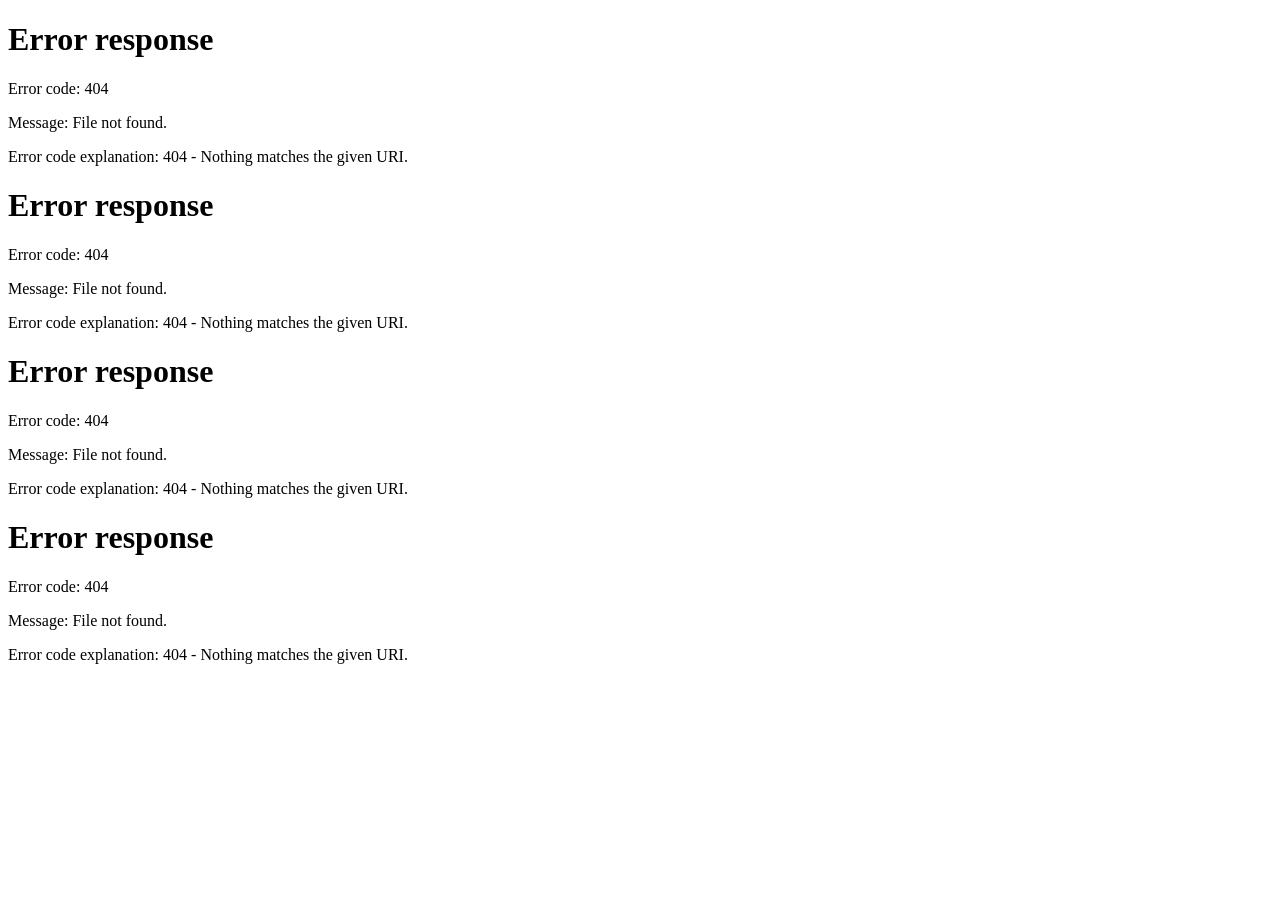
==== index.html @ 79fd29e6 "first commit" ====
<!DOCTYPE html>
<html lang="en">
    <head>
        <meta charset="UTF-8">
        <title>Landing Page</title>
        <link rel="stylesheet" href="style.css">
    </head>
    <body>
    <div id="hero"></div>
    <div id="features"></div>
    <div id="pricing"></div>
    <div id="contact"></div>
        <script>
        function loadSection(id, file) {
            fetch(file)
            .then(res => res.text())
            .then(html => {
            document.getElementById(id).innerHTML = html;
        });
        }
            loadSection("hero", "sections/hero.html");
            loadSection("features", "sections/features.html");
            loadSection("pricing", "sections/pricing.html");
            loadSection("contact", "sections/contact.html");
        </script>
    </body>
</html>
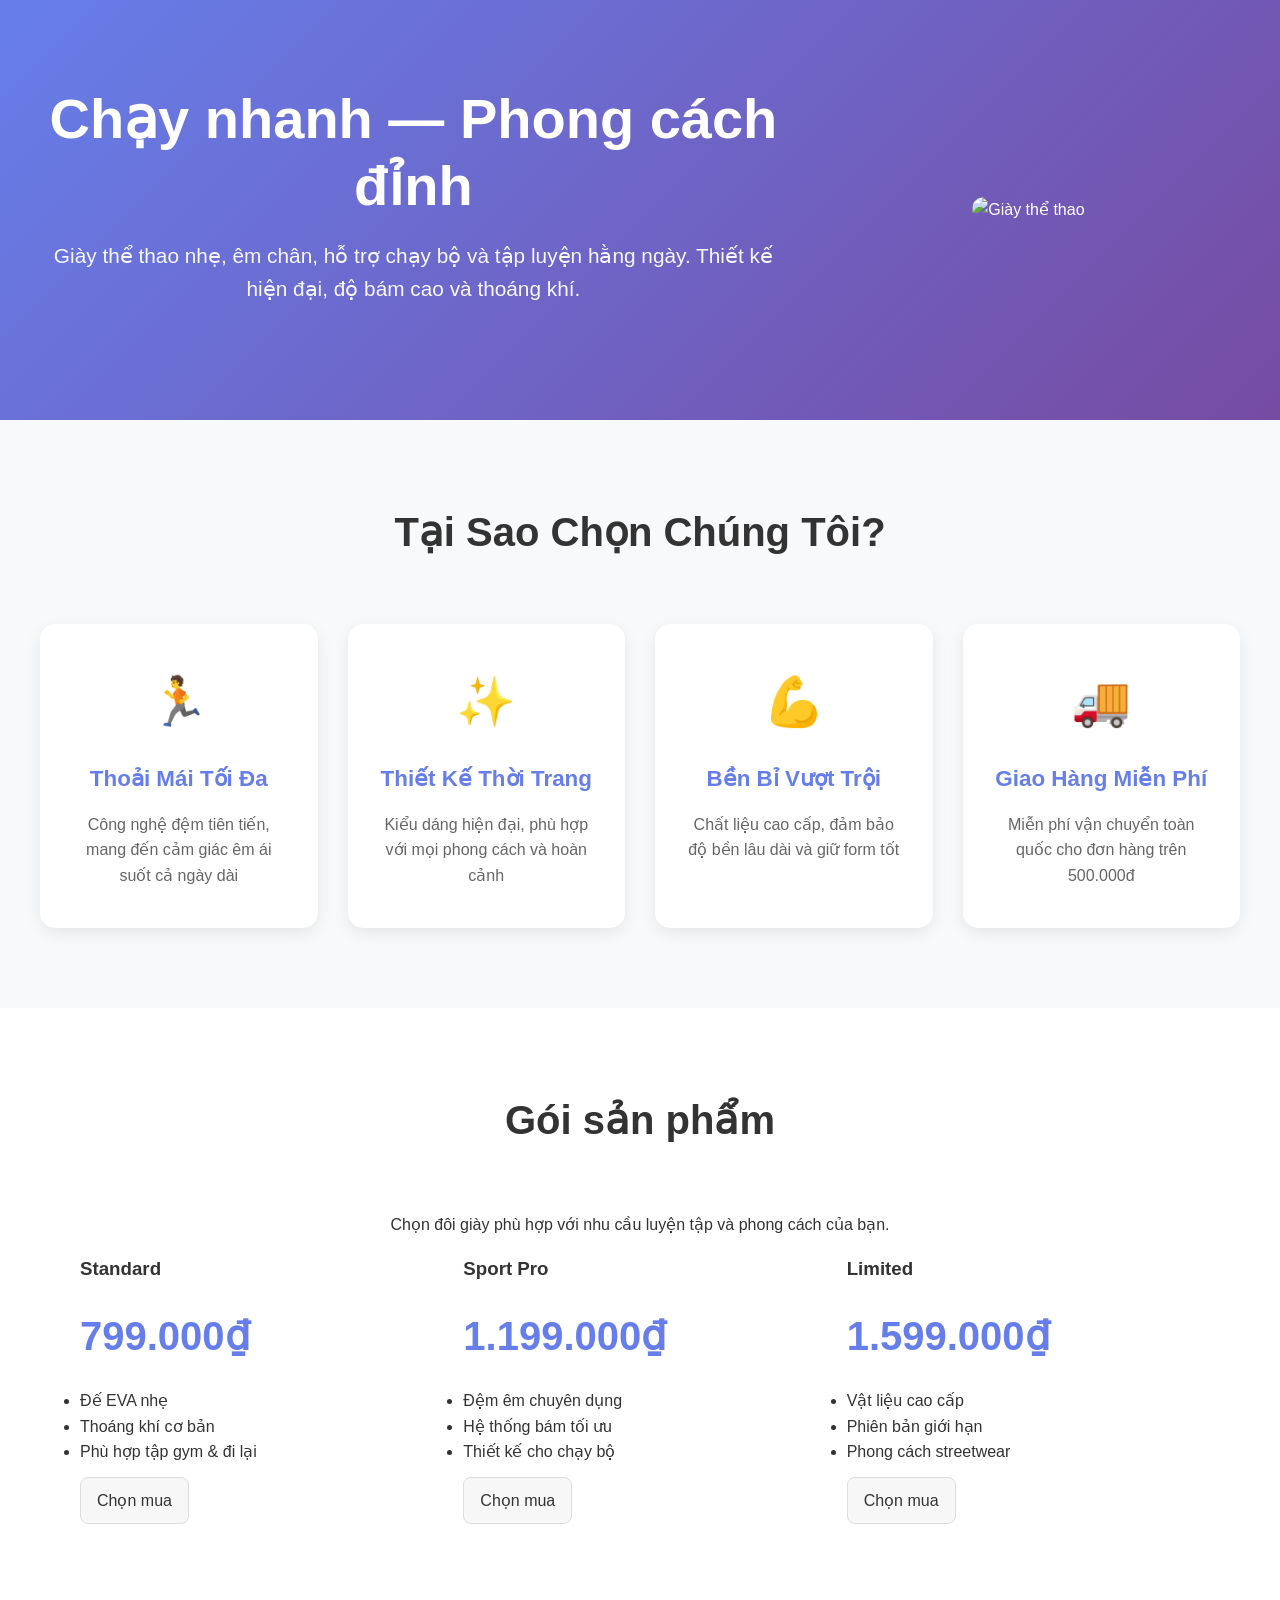
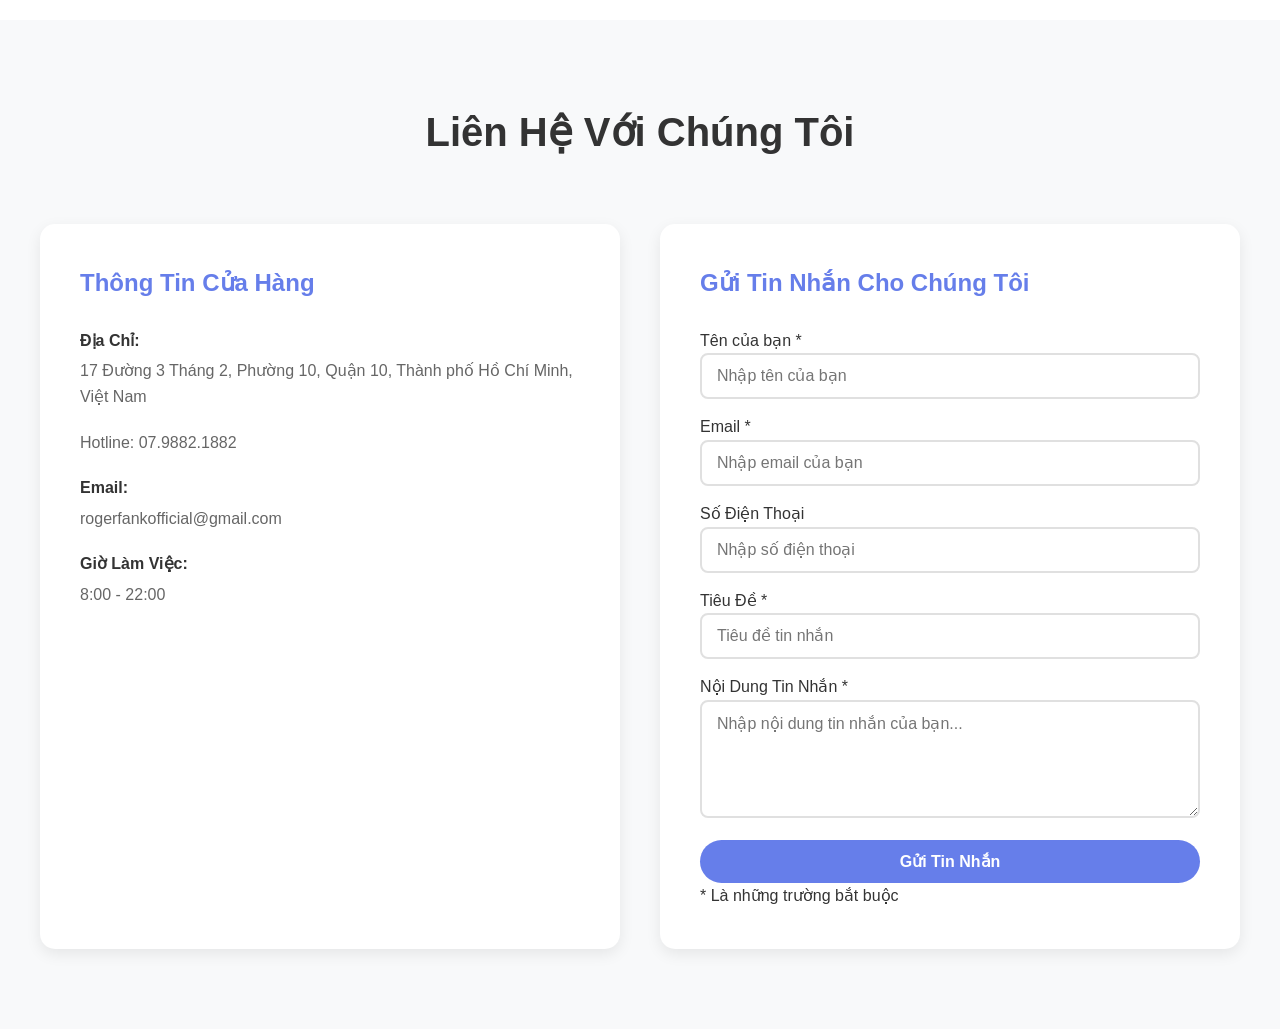
==== commit 358a97c6: "style: edit title page name" ====
--- a/index.html
+++ b/index.html
@@ -1,27 +1,30 @@
 <!DOCTYPE html>
 <html lang="en">
-    <head>
-        <meta charset="UTF-8">
-        <title>Landing Page</title>
-        <link rel="stylesheet" href="style.css">
-    </head>
-    <body>
+
+<head>
+    <meta charset="UTF-8">
+    <title>Landing Page - Group 10</title>
+    <link rel="stylesheet" href="style.css">
+</head>
+
+<body>
     <div id="hero"></div>
     <div id="features"></div>
     <div id="pricing"></div>
     <div id="contact"></div>
-        <script>
+    <script>
         function loadSection(id, file) {
             fetch(file)
-            .then(res => res.text())
-            .then(html => {
-            document.getElementById(id).innerHTML = html;
-        });
+                .then(res => res.text())
+                .then(html => {
+                    document.getElementById(id).innerHTML = html;
+                });
         }
-            loadSection("hero", "sections/hero.html");
-            loadSection("features", "sections/features.html");
-            loadSection("pricing", "sections/pricing.html");
-            loadSection("contact", "sections/contact.html");
-        </script>
-    </body>
+        loadSection("hero", "sections/hero.html");
+        loadSection("features", "sections/features.html");
+        loadSection("pricing", "sections/pricing.html");
+        loadSection("contact", "sections/contact.html");
+    </script>
+</body>
+
 </html>
--- a/style.css
+++ b/style.css
@@ -0,0 +1,377 @@
+* {
+    margin: 0;
+    padding: 0;
+    box-sizing: border-box;
+}
+
+body {
+    font-family: 'Segoe UI', Tahoma, Geneva, Verdana, sans-serif;
+    line-height: 1.6;
+    color: #333;
+}
+
+/* Hero Section */
+.hero {
+    background: linear-gradient(135deg, #667eea 0%, #764ba2 100%);
+    color: white;
+    text-align: center;
+    padding: 120px 20px;
+    min-height: 600px;
+    display: flex;
+    align-items: center;
+    justify-content: center;
+}
+
+.hero-content h1 {
+    font-size: 3.5rem;
+    margin-bottom: 20px;
+    font-weight: bold;
+    line-height: 1.2;
+}
+
+.hero-content p {
+    font-size: 1.3rem;
+    margin-bottom: 30px;
+    opacity: 0.95;
+}
+
+.cta-button {
+    background: white;
+    color: #667eea;
+    padding: 15px 40px;
+    font-size: 1.1rem;
+    border: none;
+    border-radius: 50px;
+    cursor: pointer;
+    font-weight: bold;
+    transition: transform 0.3s, box-shadow 0.3s;
+}
+
+.cta-button:hover {
+    transform: translateY(-3px);
+    box-shadow: 0 10px 25px rgba(0,0,0,0.2);
+}
+
+.hero {
+    background: linear-gradient(135deg, #667eea 0%, #764ba2 100%);
+    color: white;
+    text-align: center;
+    padding: 80px 20px;
+    min-height: 420px;
+    display: flex;
+    align-items: center;
+    justify-content: center;
+}
+
+.hero .container {
+    display: flex;
+    align-items: center;
+    justify-content: space-between;
+    gap: 30px;
+    width: 100%;
+    max-width: 1200px;
+}
+
+.hero-media {
+    position: relative; 
+    flex: 1 1 50%;
+    display: flex;
+    align-items: center;
+    justify-content: center;
+}
+
+.hero-image {
+    max-width: 100%;
+    height: auto;
+    display: block;
+    border-radius: 12px;
+    object-fit: cover;
+}
+
+.hero-ctas {
+    position: absolute;
+    bottom: 18px; 
+    left: 50%;
+    transform: translateX(-50%);
+    display: flex;
+    gap: 12px;
+    z-index: 5;
+}
+
+
+/* Features Section */
+.features {
+    padding: 80px 20px;
+    background: #f8f9fa;
+}
+
+.features h2 {
+    text-align: center;
+    font-size: 2.5rem;
+    margin-bottom: 60px;
+    color: #333;
+}
+
+.features-grid {
+    display: grid;
+    grid-template-columns: repeat(auto-fit, minmax(250px, 1fr));
+    gap: 30px;
+    max-width: 1200px;
+    margin: 0 auto;
+}
+
+.feature-card {
+    background: white;
+    padding: 40px 30px;
+    border-radius: 15px;
+    text-align: center;
+    box-shadow: 0 5px 15px rgba(0,0,0,0.08);
+    transition: transform 0.3s, box-shadow 0.3s;
+}
+
+.feature-card:hover {
+    transform: translateY(-10px);
+    box-shadow: 0 15px 30px rgba(0,0,0,0.15);
+}
+
+.icon {
+    font-size: 3rem;
+    margin-bottom: 20px;
+}
+
+.feature-card h3 {
+    font-size: 1.4rem;
+    margin-bottom: 15px;
+    color: #667eea;
+}
+
+.feature-card p {
+    color: #666;
+    line-height: 1.6;
+}
+
+/* Pricing Section */
+.pricing {
+    padding: 80px;
+    background: white;
+}
+
+.pricing h2 {
+    text-align: center;
+    font-size: 2.5rem;
+    margin-bottom: 60px;
+    color: #333;
+}
+
+.pricing-grid {
+    display: grid;
+    grid-template-columns: repeat(auto-fit, minmax(300px, 1fr));
+    gap: 30px;
+    max-width: 1200px;
+    margin: 16px auto;
+}
+
+.price-card {
+    background: white;
+    border: 2px solid #e0e0e0;
+    border-radius: 20px;
+    padding: 40px 30px;
+    text-align: center;
+    transition: transform 0.3s, box-shadow 0.3s;
+    position: relative;
+}
+
+.price-card:hover {
+    transform: translateY(-10px);
+    box-shadow: 0 15px 40px rgba(0,0,0,0.15);
+}
+
+.price-card.featured {
+    border: 3px solid #667eea;
+    transform: scale(1.05);
+}
+
+.badge {
+    position: absolute;
+    top: 20px;
+    right: 20px;
+    background: #667eea;
+    color: white;
+    padding: 5px 15px;
+    border-radius: 20px;
+    font-size: 0.85rem;
+    font-weight: bold;
+}
+
+.product-image {
+    font-size: 4rem;
+    margin-bottom: 20px;
+}
+
+.price-card h3 {
+    font-size: 1.8rem;
+    margin-bottom: 15px;
+    color: #333;
+}
+
+.description {
+    color: #666;
+    margin-bottom: 20px;
+    min-height: 50px;
+}
+
+.price {
+    font-size: 2.5rem;
+    color: #667eea;
+    font-weight: bold;
+    margin: 20px 0;
+}
+
+.features-list {
+    list-style: none;
+    margin: 25px 0;
+    text-align: left;
+}
+
+.features-list li {
+    padding: 10px 0;
+    color: #555;
+    border-bottom: 1px solid #f0f0f0;
+}
+
+.buy-button {
+    background: #667eea;
+    color: white;
+    padding: 12px 40px;
+    border: none;
+    border-radius: 50px;
+    cursor: pointer;
+    font-size: 1rem;
+    font-weight: bold;
+    width: 100%;
+    transition: background 0.3s;
+}
+
+.buy-button:hover {
+    background: #5568d3;
+}
+
+/* Contact Section */
+.contact {
+    padding: 80px 20px;
+    background: #f8f9fa;
+}
+
+.contact h2 {
+    text-align: center;
+    font-size: 2.5rem;
+    margin-bottom: 60px;
+    color: #333;
+}
+
+.contact-container {
+    display: grid;
+    grid-template-columns: repeat(auto-fit, minmax(300px, 1fr));
+    gap: 40px;
+    max-width: 1200px;
+    margin: 0 auto;
+}
+
+.contact-info, .contact-form {
+    background: white;
+    padding: 40px;
+    border-radius: 15px;
+    box-shadow: 0 5px 15px rgba(0,0,0,0.08);
+}
+
+.contact-info h3, .contact-form h3 {
+    font-size: 1.5rem;
+    margin-bottom: 25px;
+    color: #667eea;
+}
+
+.info-item {
+    margin-bottom: 20px;
+}
+
+.info-item strong {
+    display: block;
+    color: #333;
+    margin-bottom: 5px;
+}
+
+.info-item p {
+    color: #666;
+    margin-left: 0;
+}
+
+form input, form textarea {
+    width: 100%;
+    padding: 12px 15px;
+    margin-bottom: 15px;
+    border: 2px solid #e0e0e0;
+    border-radius: 8px;
+    font-size: 1rem;
+    font-family: inherit;
+    transition: border-color 0.3s;
+}
+
+form input:focus, form textarea:focus {
+    outline: none;
+    border-color: #667eea;
+}
+
+.submit-button {
+    background: #667eea;
+    color: white;
+    padding: 12px 30px;
+    border: none;
+    border-radius: 50px;
+    cursor: pointer;
+    font-size: 1rem;
+    font-weight: bold;
+    width: 100%;
+    transition: background 0.3s;
+}
+
+.submit-button:hover {
+    background: #5568d3;
+}
+/* Buttons */
+.btn{
+    display:inline-block; 
+    margin-top: 12px; 
+    padding:10px 16px;
+    border-radius:8px;
+    text-decoration:none;
+    color:var(--dark);
+    border:1px solid #ddd;
+    background:#f7f7f7
+}
+
+/* Footer */
+footer {
+    background: #333;
+    color: white;
+    text-align: center;
+    padding: 20px;
+}
+
+/* Responsive Design */
+@media (max-width: 768px) {
+    .hero-content h1 {
+        font-size: 2.5rem;
+    }
+    
+    .hero-content p {
+        font-size: 1.1rem;
+    }
+    
+    .features h2, .pricing h2, .contact h2 {
+        font-size: 2rem;
+    }
+    
+    .price-card.featured {
+        transform: scale(1);
+    }
+}
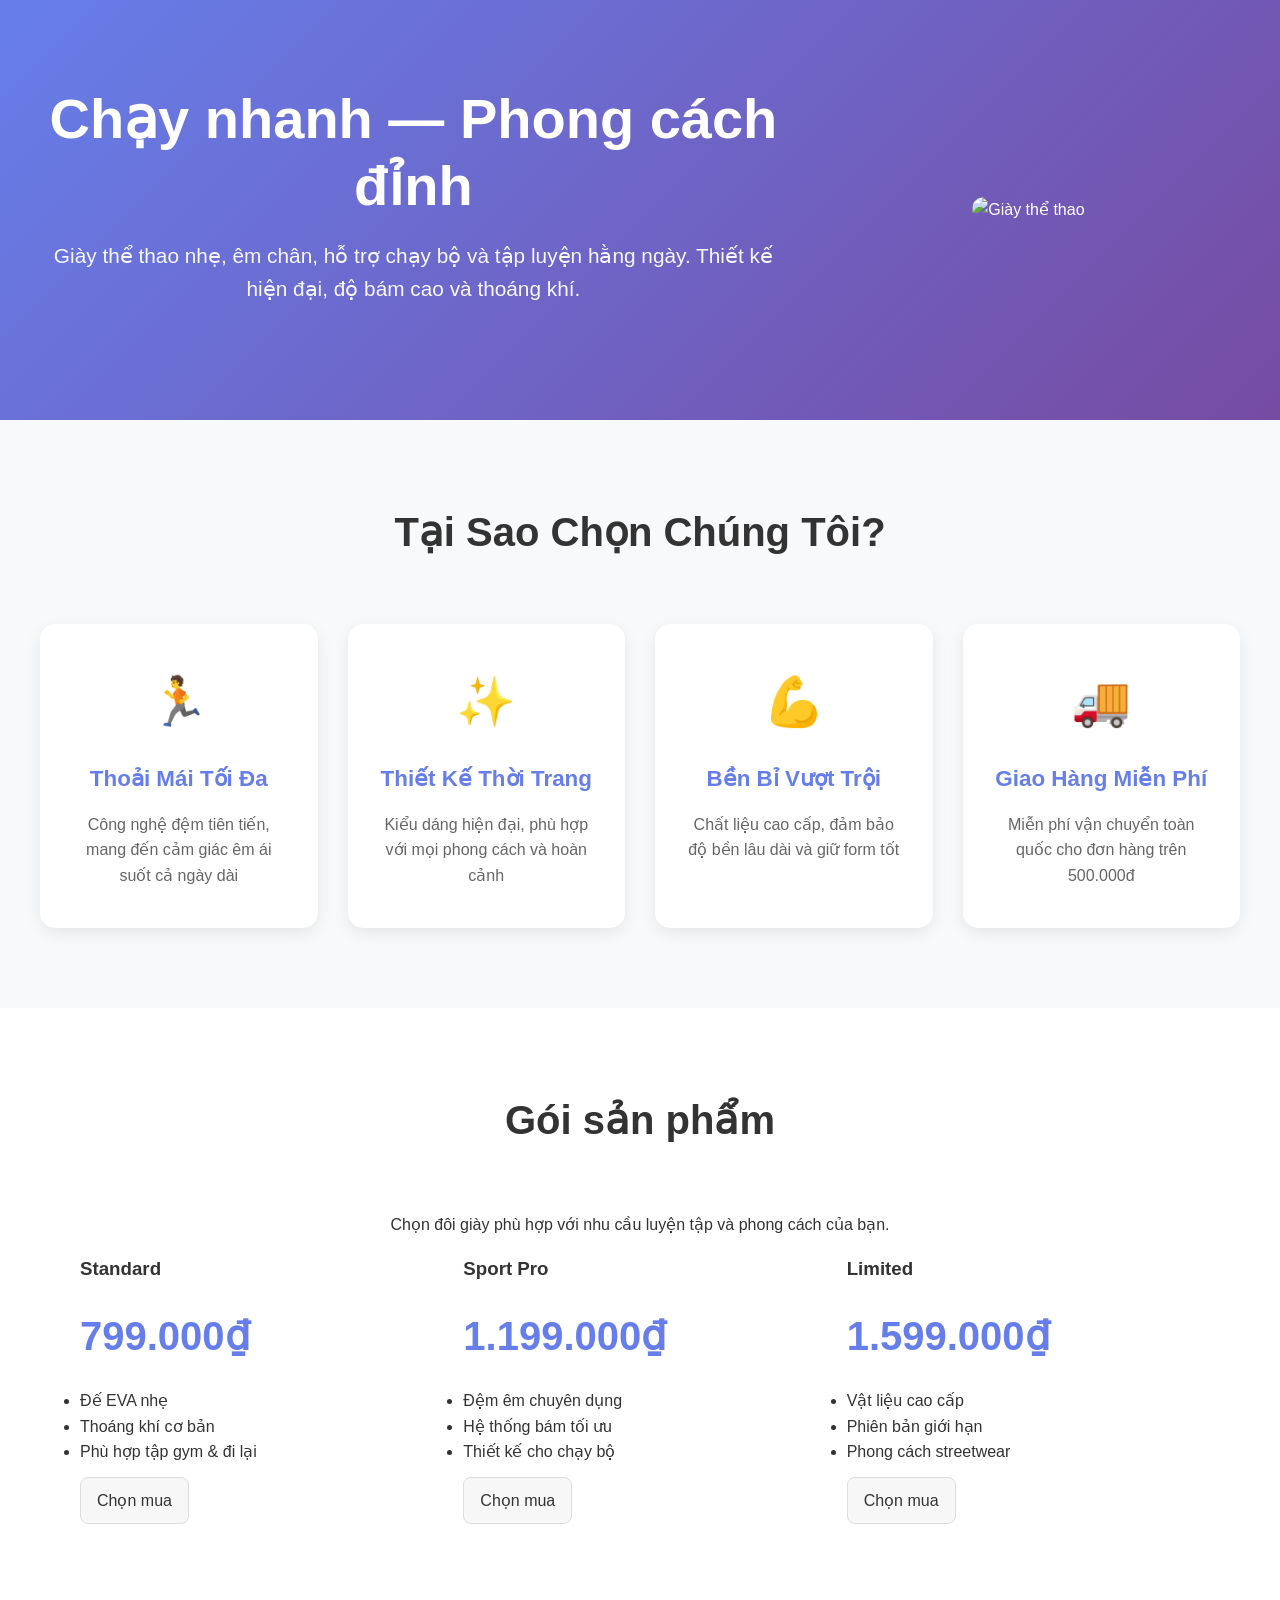
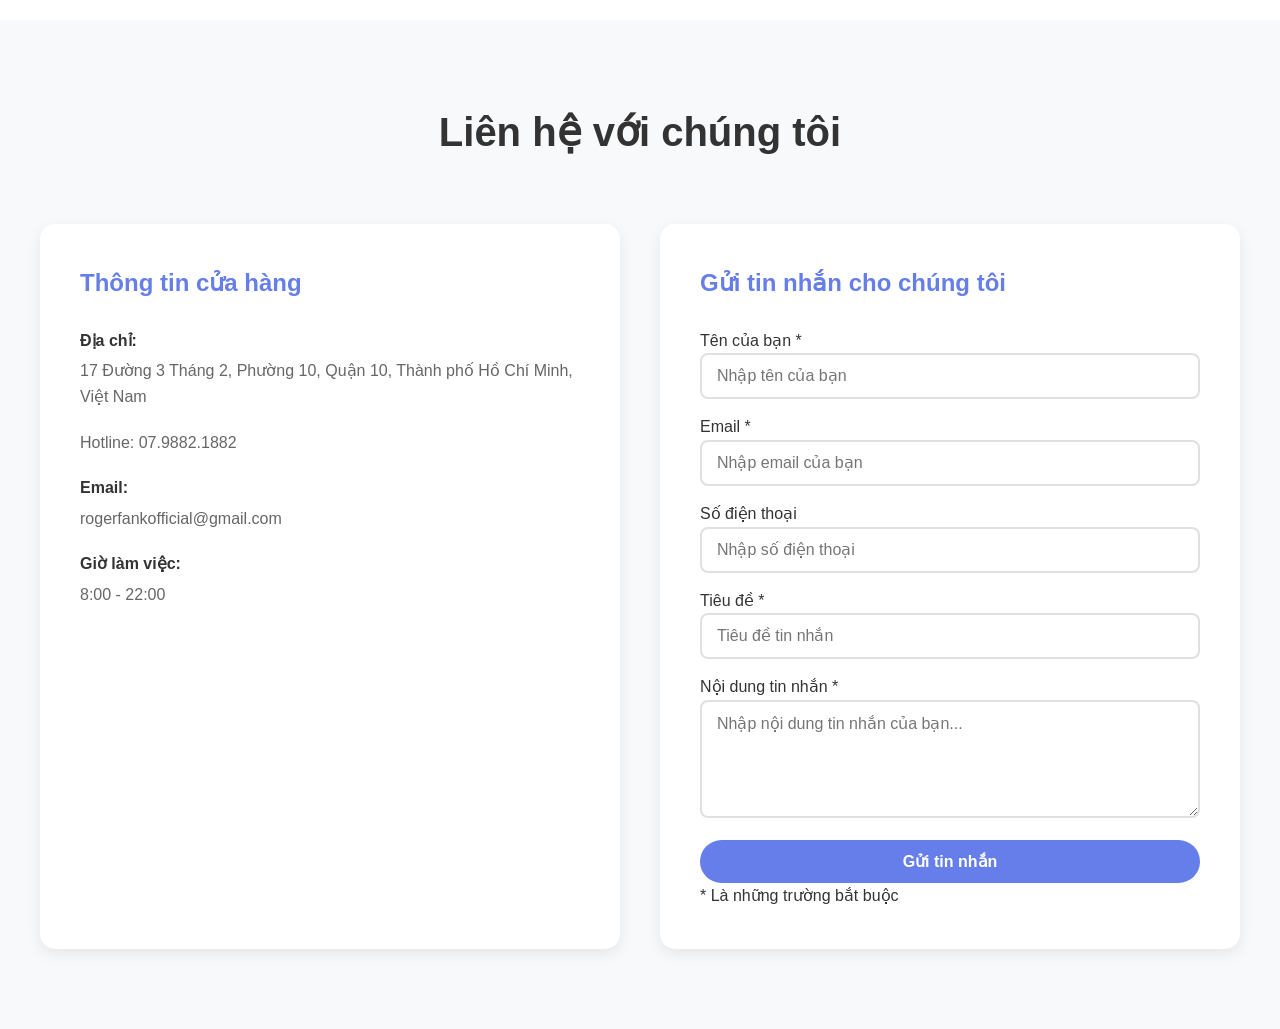
==== commit d6fd5b8b: "chore: modify index to trigger ci" ====
--- a/index.html
+++ b/index.html
@@ -3,7 +3,7 @@
 
 <head>
     <meta charset="UTF-8">
-    <title>Landing Page - Group 10</title>
+    <title>Group 10_Landing Page</title>
     <link rel="stylesheet" href="style.css">
 </head>
 
